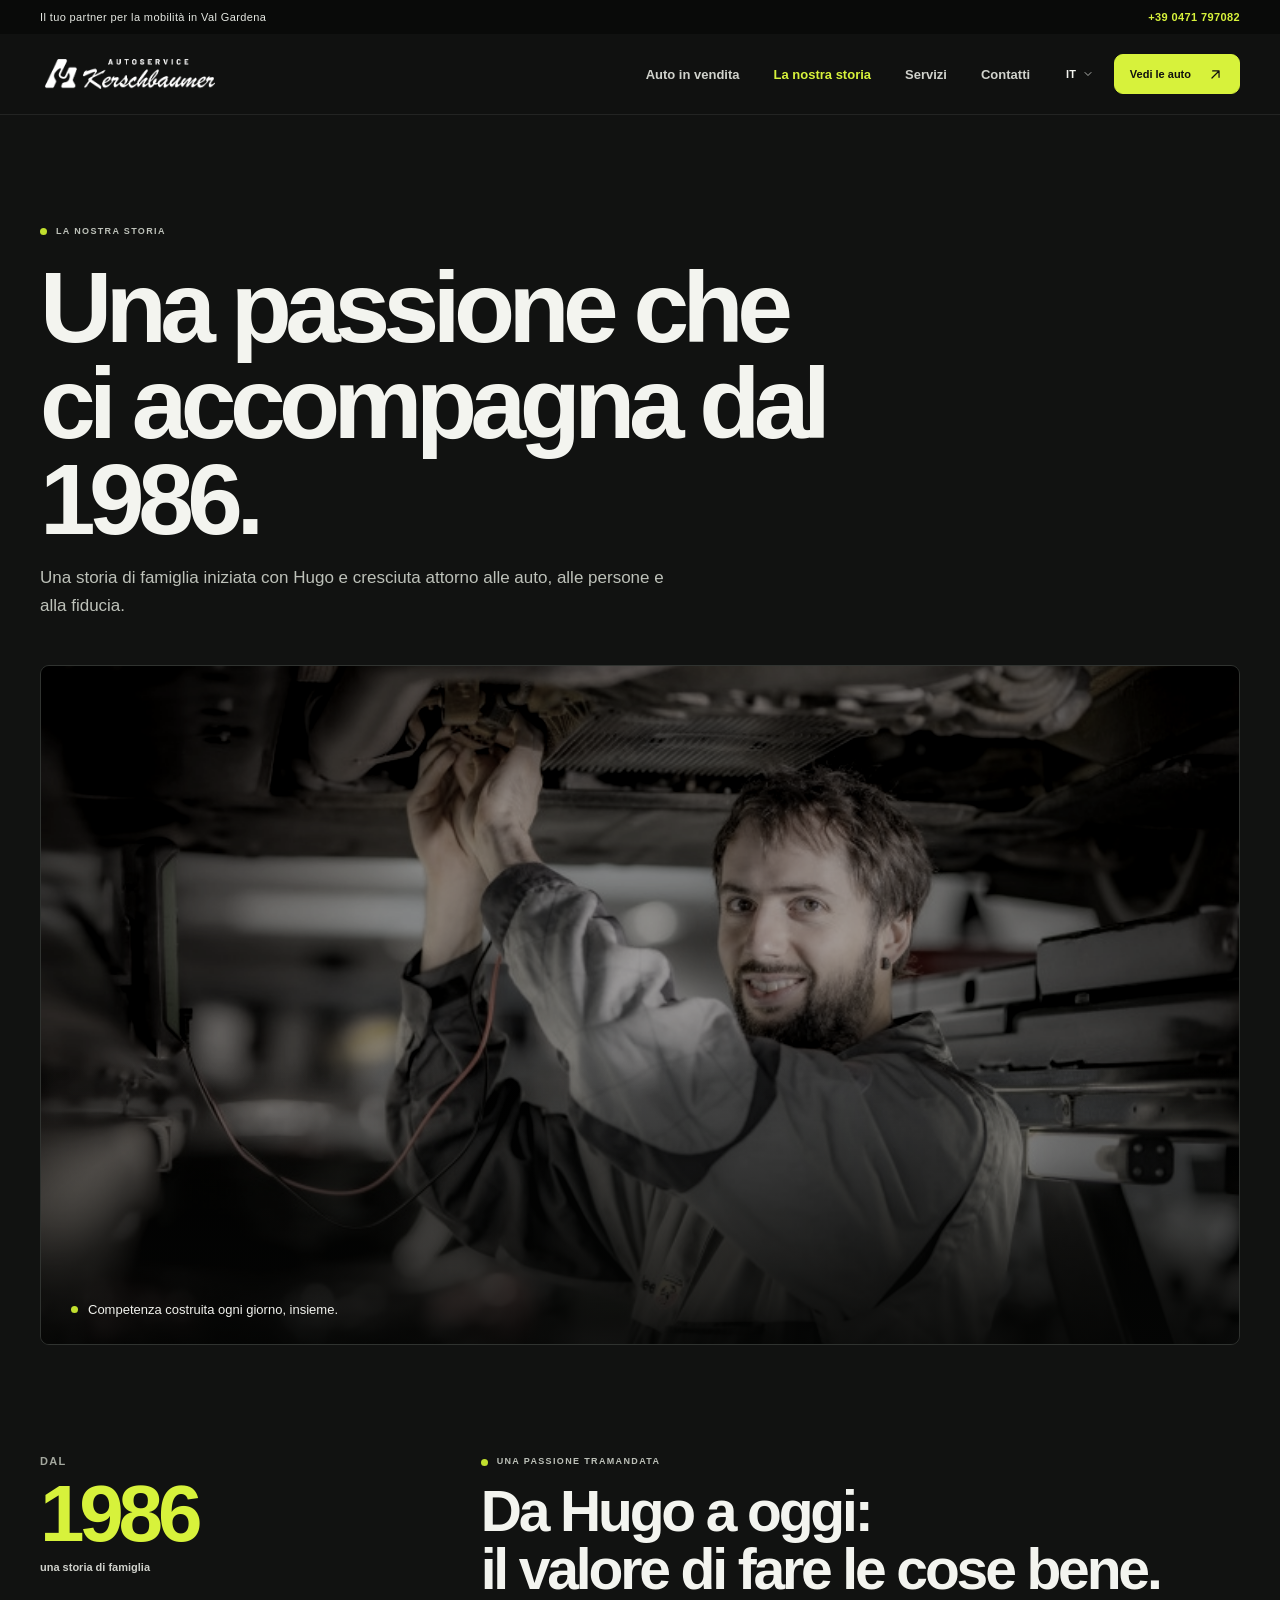
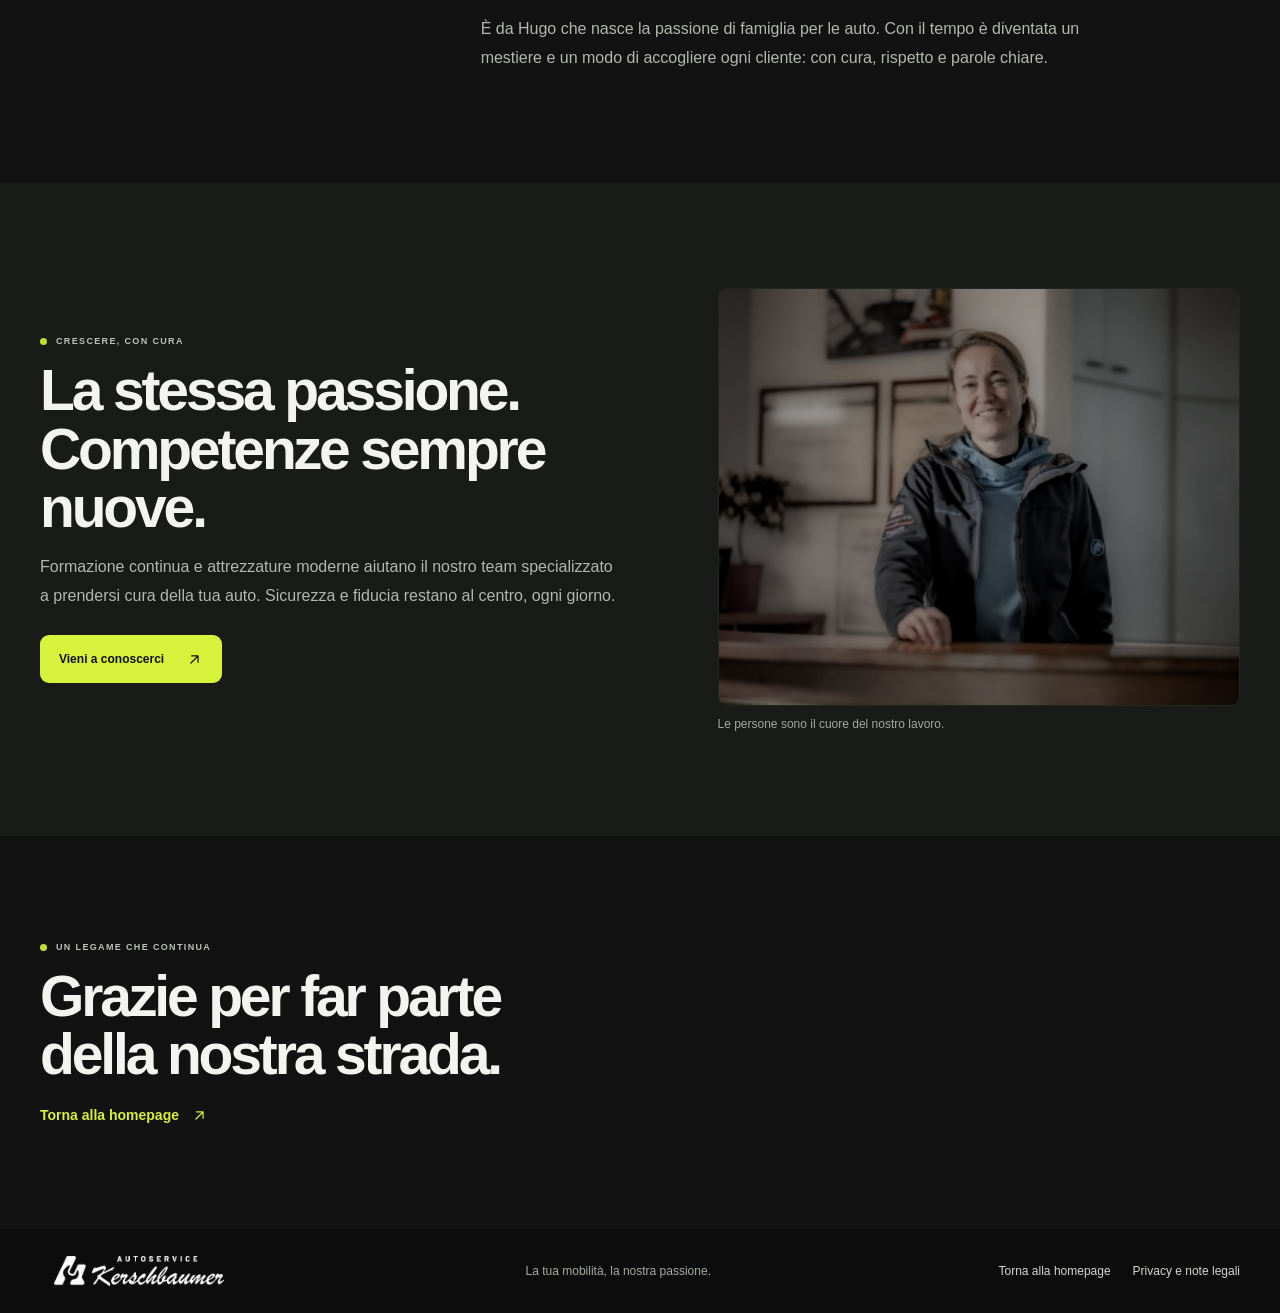
==== history.html @ 0c0854ee "Autoservice_Versione 2" ====
<!doctype html>
<html lang="it">
  <head>
    <meta charset="UTF-8" />
    <meta name="viewport" content="width=device-width, initial-scale=1" />
    <meta
      name="description"
      content="Dal 1986, la passione per le auto di Hugo continua nella storia di famiglia di Autoservice Kerschbaumer."
    />
    <meta name="theme-color" content="#111211" />
    <title>La nostra storia — Autoservice Kerschbaumer</title>
    <link rel="stylesheet" href="styles.css" />
    <script src="script.js" defer></script>
  </head>
  <body data-page="history">
    <svg class="icon-definitions" xmlns="http://www.w3.org/2000/svg" aria-hidden="true">
      <symbol id="icon-menu" viewBox="0 0 24 24"><path d="M4 7h16M4 12h16M4 17h16" /></symbol>
      <symbol id="icon-chevron-down" viewBox="0 0 24 24"><path d="m6 9 6 6 6-6" /></symbol>
      <symbol id="icon-arrow-up-right" viewBox="0 0 24 24"><path d="M7 17 17 7M8 7h9v9" /></symbol>
    </svg>
    <div class="topbar">
      <div class="shell topbar-inner">
        <span data-i18n="topbar">Il tuo partner per la mobilità in Val Gardena</span>
        <a href="tel:+390471797082">+39 0471 797082</a>
      </div>
    </div>

    <header class="site-header">
      <div class="shell header-inner">
        <a class="brand" href="index.html" aria-label="Autoservice Kerschbaumer — home" data-i18n-aria="homeAria">
          <span class="brand-logo-window"><img class="brand-logo" src="assets/ask-logo.png" alt="" /></span>
        </a>
        <button class="menu-toggle" type="button" aria-expanded="false" aria-controls="main-nav" aria-label="Apri il menu" data-i18n-aria="menu">
          <svg class="icon menu-icon" aria-hidden="true"><use href="#icon-menu" /></svg>
          <span class="sr-only" data-i18n="menu">Apri il menu</span>
        </button>
        <nav class="main-nav" id="main-nav" aria-label="Navigazione principale" data-i18n-aria="navAria">
          <a href="index.html#auto" data-i18n="navCars">Auto in vendita</a>
          <a href="history.html" aria-current="page" data-i18n="navStory">La nostra storia</a>
          <a href="index.html#servizi" data-i18n="navServices">Servizi</a>
          <a href="index.html#contatti" data-i18n="navContact">Contatti</a>
        </nav>
        <div class="header-actions">
          <div class="language-switcher">
            <button class="language-button" type="button" aria-label="Seleziona la lingua" data-i18n-aria="languageAria" aria-expanded="false" aria-controls="language-menu">
              <span class="current-language">IT</span>
              <svg class="icon chevron-icon" aria-hidden="true"><use href="#icon-chevron-down" /></svg>
            </button>
            <div class="language-menu" id="language-menu" hidden>
              <button type="button" data-language="it">Italiano <span>IT</span></button>
              <button type="button" data-language="en">English <span>EN</span></button>
              <button type="button" data-language="de">Deutsch <span>DE</span></button>
            </div>
          </div>
          <a class="button button-dark header-cta" href="https://listaveicoli.autoservicekerschbaumer.it/lista-veicoli/" target="_blank" rel="noopener noreferrer">
            <span data-i18n="navCta">Vedi le auto</span><svg class="icon button-arrow" aria-hidden="true"><use href="#icon-arrow-up-right" /></svg>
          </a>
        </div>
      </div>
    </header>

    <main class="history-page">
      <header class="history-heading shell">
        <p class="eyebrow"><span class="eyebrow-dot"></span><span data-i18n="historyEyebrow">LA NOSTRA STORIA</span></p>
        <h1 data-i18n="historyTitle">Una passione che<br />ci accompagna dal 1986.</h1>
        <p data-i18n="historyIntro">Una storia di famiglia iniziata con Hugo e cresciuta attorno alle auto, alle persone e alla fiducia.</p>
      </header>

      <figure class="history-cover shell">
        <img src="assets/story-family.jpg" alt="Un tecnico dell'officina al lavoro" data-i18n-alt="storyImageAlt" fetchpriority="high" />
        <figcaption><span class="eyebrow-dot"></span><span data-i18n="historyPhotoCaption">Competenza costruita ogni giorno, insieme.</span></figcaption>
      </figure>

      <section class="history-story shell" aria-labelledby="family-story-title">
        <div class="history-year"><span data-i18n="storySince">DAL</span><strong>1986</strong><span data-i18n="storyOrigin">una storia di famiglia</span></div>
        <div class="history-copy">
          <p class="eyebrow"><span class="eyebrow-dot"></span><span data-i18n="historyChapterOne">UNA PASSIONE TRAMANDATA</span></p>
          <h2 id="family-story-title" data-i18n="historyChapterTitle">Da Hugo a oggi:<br />il valore di fare le cose bene.</h2>
          <p data-i18n="historyChapterText">È da Hugo che nasce la passione di famiglia per le auto. Con il tempo è diventata un mestiere e un modo di accogliere ogni cliente: con cura, rispetto e parole chiare.</p>
        </div>
      </section>

      <section class="history-values" aria-labelledby="history-values-title">
        <div class="shell history-values-inner">
          <div class="history-values-copy">
            <p class="eyebrow"><span class="eyebrow-dot"></span><span data-i18n="historyChapterTwo">CRESCERE, CON CURA</span></p>
            <h2 id="history-values-title" data-i18n="historyValuesTitle">La stessa passione.<br />Competenze sempre nuove.</h2>
            <p data-i18n="historyValuesText">Formazione continua e attrezzature moderne aiutano il nostro team specializzato a prendersi cura della tua auto. Sicurezza e fiducia restano al centro, ogni giorno.</p>
            <a class="button button-lime" href="index.html#contatti"><span data-i18n="historyContactCta">Vieni a conoscerci</span><svg class="icon button-arrow" aria-hidden="true"><use href="#icon-arrow-up-right" /></svg></a>
          </div>
          <figure class="history-team-photo">
            <img src="assets/story-workshop.jpg" alt="Una collaboratrice dell'azienda" data-i18n-alt="historyTeamImageAlt" loading="lazy" />
            <figcaption data-i18n="historyTeamCaption">Le persone sono il cuore del nostro lavoro.</figcaption>
          </figure>
        </div>
      </section>

      <section class="history-end shell">
        <p class="eyebrow"><span class="eyebrow-dot"></span><span data-i18n="historyEndEyebrow">UN LEGAME CHE CONTINUA</span></p>
        <h2 data-i18n="historyEndTitle">Grazie per far parte<br />della nostra strada.</h2>
        <a class="text-link" href="index.html"><span data-i18n="historyBackHome">Torna alla homepage</span><svg class="icon text-arrow" aria-hidden="true"><use href="#icon-arrow-up-right" /></svg></a>
      </section>
    </main>

    <footer class="site-footer">
      <div class="shell footer-inner">
        <a class="brand footer-brand" href="index.html" aria-label="Autoservice Kerschbaumer — home" data-i18n-aria="homeAria">
          <span class="brand-logo-window"><img class="brand-logo" src="assets/ask-logo.png" alt="" /></span>
        </a>
        <span data-i18n="footerNote">La tua mobilità, la nostra passione.</span>
        <div class="footer-links">
          <a href="index.html" data-i18n="historyBackHome">Torna alla homepage</a>
          <a href="legal.html" data-i18n="legalNav">Privacy e note legali</a>
        </div>
      </div>
    </footer>
  </body>
</html>
---- styles.css ----
:root {
  color-scheme: dark;
  --ink: #f3f4ef;
  --muted: #a2a69e;
  --lime: #d7f23b;
  --lime-dark: #c1df2e;
  --paper: #111211;
  --white: #fff;
  --line: #303330;
  --font: Aptos, "Segoe UI", Arial, sans-serif;
  --surface: #1b1d1b;
  --surface-hover: #242724;
}

* {
  box-sizing: border-box;
}

html {
  scroll-behavior: smooth;
  scroll-padding-top: 92px;
}

body {
  margin: 0;
  background: var(--paper);
  color: var(--ink);
  font-family: var(--font);
  -webkit-font-smoothing: antialiased;
}

button,
a {
  font: inherit;
}

a {
  color: inherit;
  text-decoration: none;
}

img {
  display: block;
  max-width: 100%;
}

.shell {
  width: min(1200px, calc(100% - 64px));
  margin-inline: auto;
}

.topbar {
  min-height: 34px;
  background: var(--ink);
  color: #e5e8e2;
  font-size: 11px;
  letter-spacing: .035em;
}

.topbar-inner {
  min-height: 34px;
  display: flex;
  align-items: center;
  justify-content: space-between;
}

.topbar a {
  color: var(--lime);
  font-weight: 650;
}

.site-header {
  position: sticky;
  z-index: 20;
  top: 0;
  background: rgb(247 248 245 / 94%);
  border-bottom: 1px solid rgb(21 23 21 / 7%);
  backdrop-filter: blur(16px);
}

.header-inner {
  min-height: 80px;
  display: flex;
  align-items: center;
  justify-content: space-between;
  gap: 36px;
}

.brand {
  display: inline-flex;
  align-items: center;
  flex: 0 0 auto;
}

.brand-logo-window {
  position: relative;
  width: 180px;
  height: 43px;
  overflow: hidden;
}

.brand-logo {
  position: absolute;
  top: -24px;
  left: 0;
  width: 180px;
  height: 90px;
  max-width: none;
  mix-blend-mode: multiply;
}

.main-nav,
.header-actions {
  display: flex;
  align-items: center;
}

.main-nav {
  gap: 34px;
  margin-left: auto;
}

.main-nav a {
  color: #51564f;
  font-size: 13px;
  font-weight: 600;
  transition: color .2s ease;
}

.main-nav a:hover,
.main-nav a:focus-visible {
  color: var(--ink);
}

.header-actions {
  gap: 20px;
}

.language-switcher {
  position: relative;
}

.language-button {
  display: inline-flex;
  align-items: center;
  gap: 6px;
  padding: 8px 0;
  border: 0;
  background: transparent;
  color: var(--ink);
  cursor: pointer;
  font-size: 11px;
  font-weight: 750;
}

.language-button svg {
  width: 12px;
  fill: none;
  stroke: currentColor;
  stroke-linecap: round;
  stroke-linejoin: round;
  stroke-width: 1.4;
}

.language-menu {
  position: absolute;
  top: calc(100% + 10px);
  right: -12px;
  z-index: 30;
  width: 150px;
  padding: 6px;
  border: 1px solid var(--line);
  border-radius: 10px;
  background: var(--white);
  box-shadow: 0 14px 38px rgb(21 23 21 / 12%);
}

.language-menu button {
  display: flex;
  width: 100%;
  align-items: center;
  justify-content: space-between;
  padding: 10px;
  border: 0;
  border-radius: 6px;
  background: transparent;
  color: var(--ink);
  cursor: pointer;
  font-size: 12px;
  text-align: left;
}

.language-menu button:hover,
.language-menu button[aria-current="true"] {
  background: #f0f2ec;
}

.language-menu button span {
  color: var(--muted);
  font-size: 10px;
  font-weight: 700;
}

.button {
  min-height: 48px;
  display: inline-flex;
  align-items: center;
  justify-content: center;
  gap: 22px;
  padding: 0 18px;
  border: 1px solid transparent;
  border-radius: 4px;
  font-size: 12px;
  font-weight: 750;
  transition: background .2s ease, transform .2s ease;
}

.button:hover {
  transform: translateY(-2px);
}

.button-dark {
  background: var(--ink);
  color: var(--white);
}

.button-dark:hover {
  background: #30362e;
}

.button-lime {
  background: var(--lime);
  color: var(--ink);
}

.button-lime:hover {
  background: var(--lime-dark);
}

.button-arrow {
  font-size: 17px;
  font-weight: 400;
  line-height: 1;
}

.header-cta {
  min-height: 40px;
  gap: 16px;
  padding-inline: 15px;
  font-size: 11px;
}

.menu-toggle {
  display: none;
}

.hero {
  display: grid;
  min-height: 570px;
  grid-template-columns: .92fr 1.08fr;
  align-items: center;
  gap: 48px;
  padding-block: 46px 62px;
}

.hero-copy {
  padding-block: 24px;
}

.eyebrow {
  display: flex;
  align-items: center;
  gap: 9px;
  margin: 0;
  color: #636a60;
  font-size: 9px;
  font-weight: 750;
  letter-spacing: .15em;
  line-height: 1.5;
}

.eyebrow-dot {
  width: 7px;
  height: 7px;
  flex: 0 0 7px;
  border-radius: 50%;
  background: var(--lime-dark);
}

h1,
h2,
h3,
p {
  margin-top: 0;
}

.hero h1 {
  max-width: 540px;
  margin: 22px 0 19px;
  font-size: clamp(45px, 4.2vw, 62px);
  font-weight: 700;
  letter-spacing: -.06em;
  line-height: .98;
  white-space: pre-line;
}

.hero-description {
  max-width: 440px;
  margin-bottom: 26px;
  color: var(--muted);
  font-size: 15px;
  line-height: 1.7;
}

.hero-actions {
  display: flex;
  align-items: center;
  flex-wrap: wrap;
  gap: 19px 23px;
}

.text-link {
  display: inline-flex;
  align-items: center;
  gap: 12px;
  color: var(--ink);
  font-size: 12px;
  font-weight: 700;
}

.text-link > span:last-child {
  font-size: 16px;
  font-weight: 400;
  transition: transform .2s ease;
}

.text-link:hover > span:last-child {
  transform: translateX(4px);
}

.hero-note {
  display: flex;
  align-items: center;
  gap: 10px;
  margin-top: 48px;
  color: #666d63;
  font-size: 11px;
  font-weight: 550;
}

.note-icon {
  display: grid;
  width: 24px;
  height: 24px;
  place-items: center;
  border-radius: 50%;
  background: #eaf1df;
  color: #657e30;
  font-size: 12px;
}

.hero-visual {
  position: relative;
  height: 454px;
  min-width: 0;
}

.hero-visual::before {
  position: absolute;
  top: -15px;
  right: -15px;
  width: 126px;
  height: 126px;
  border-top: 1px solid var(--lime-dark);
  border-right: 1px solid var(--lime-dark);
  content: "";
}

.hero-image {
  width: 100%;
  height: 100%;
  object-fit: cover;
  object-position: center;
  border-radius: 3px;
}

.photo-label {
  position: absolute;
  right: 18px;
  bottom: 18px;
  display: flex;
  min-width: 230px;
  align-items: center;
  gap: 13px;
  padding: 14px 16px;
  background: var(--white);
  box-shadow: 0 10px 30px rgb(21 23 21 / 12%);
}

.photo-label-icon {
  display: grid;
  width: 34px;
  height: 34px;
  place-items: center;
  border-radius: 50%;
  background: var(--lime);
  font-size: 16px;
}

.photo-label strong,
.photo-label small {
  display: block;
}

.photo-label strong {
  margin-bottom: 3px;
  font-size: 12px;
}

.photo-label small {
  color: var(--muted);
  font-size: 10px;
}

.hero-index {
  position: absolute;
  top: 50%;
  left: -32px;
  display: flex;
  align-items: center;
  gap: 8px;
  color: #fff;
  font-size: 9px;
  font-weight: 700;
  transform: translateY(-50%) rotate(-90deg);
  transform-origin: center;
}

.index-line {
  width: 32px;
  height: 1px;
  background: var(--lime);
}

.section-pad {
  padding-block: 104px;
}

.inventory {
  background: var(--white);
}

.section-heading {
  display: flex;
  align-items: flex-end;
  justify-content: space-between;
  gap: 48px;
  margin-bottom: 39px;
}

.section-heading h2,
.contact-copy h2 {
  margin: 14px 0 0;
  font-size: clamp(34px, 4vw, 52px);
  font-weight: 680;
  letter-spacing: -.055em;
  line-height: 1.03;
  white-space: pre-line;
}

.section-intro {
  max-width: 385px;
  margin-bottom: 4px;
  color: var(--muted);
  font-size: 14px;
  line-height: 1.75;
}

.inventory-card {
  display: grid;
  min-height: 380px;
  grid-template-columns: 1.08fr .92fr;
  background: var(--paper);
}

.inventory-image-wrap {
  position: relative;
  min-height: 380px;
  overflow: hidden;
}

.inventory-image-wrap img {
  width: 100%;
  height: 100%;
  position: absolute;
  object-fit: cover;
  inset: 0;
  transition: transform .5s ease;
}

.inventory-card:hover .inventory-image-wrap img {
  transform: scale(1.025);
}

.image-tag {
  position: absolute;
  bottom: 18px;
  left: 18px;
  display: flex;
  align-items: center;
  gap: 8px;
  padding: 10px 12px;
  background: rgb(255 255 255 / 94%);
  font-size: 10px;
  font-weight: 700;
}

.image-tag span:first-child {
  width: 7px;
  height: 7px;
  border-radius: 50%;
  background: var(--lime-dark);
}

.inventory-content {
  display: flex;
  align-items: flex-start;
  flex-direction: column;
  justify-content: center;
  padding: 44px clamp(32px, 6vw, 82px);
}

.card-number {
  margin-bottom: 23px;
  color: #858a82;
  font-size: 9px;
  font-weight: 700;
  letter-spacing: .16em;
}

.inventory-content h3 {
  margin: 0 0 15px;
  font-size: clamp(30px, 3.2vw, 43px);
  font-weight: 680;
  letter-spacing: -.05em;
  line-height: 1.04;
  white-space: pre-line;
}

.inventory-content p {
  max-width: 370px;
  margin-bottom: 24px;
  color: var(--muted);
  font-size: 13px;
  line-height: 1.7;
}

.inventory-content .button {
  margin-bottom: 17px;
}

.inventory-email {
  color: #62685f;
  font-size: 10px;
  font-weight: 650;
}

.inventory-email span {
  margin-left: 6px;
}

.benefits {
  display: grid;
  grid-template-columns: repeat(3, 1fr);
  padding-top: 27px;
}

.benefit {
  display: flex;
  align-items: flex-start;
  gap: 13px;
  padding-inline: 23px;
  border-right: 1px solid var(--line);
}

.benefit:first-child {
  padding-left: 0;
}

.benefit:last-child {
  border-right: 0;
}

.benefit-icon {
  display: grid;
  width: 30px;
  height: 30px;
  flex: 0 0 30px;
  place-items: center;
  border: 1px solid #daddd6;
  border-radius: 50%;
  color: #53594f;
  font-size: 9px;
  font-weight: 700;
}

.benefit strong,
.benefit small {
  display: block;
}

.benefit strong {
  margin: 2px 0 4px;
  font-size: 12px;
}

.benefit small {
  color: var(--muted);
  font-size: 10px;
  line-height: 1.5;
}

.services {
  background: #f0f2ed;
}

.services-grid {
  display: grid;
  grid-template-columns: 1fr 1fr;
  gap: 20px;
}

.service-feature {
  position: relative;
  min-height: 440px;
  overflow: hidden;
  background: #20231f;
  color: var(--white);
}

.service-feature::after {
  position: absolute;
  z-index: 1;
  background: linear-gradient(180deg, rgb(0 0 0 / 4%) 0%, rgb(0 0 0 / 82%) 100%);
  content: "";
  inset: 0;
}

.service-feature > img {
  width: 100%;
  height: 100%;
  position: absolute;
  object-fit: cover;
  inset: 0;
}

.service-feature-content {
  position: absolute;
  z-index: 2;
  right: 31px;
  bottom: 30px;
  left: 31px;
}

.service-feature-content .eyebrow {
  color: #d3d8d0;
}

.service-feature-content h3 {
  max-width: 380px;
  margin: 13px 0 10px;
  font-size: clamp(26px, 3vw, 38px);
  font-weight: 650;
  letter-spacing: -.045em;
  line-height: 1.02;
}

.service-feature-content > p:not(.eyebrow) {
  max-width: 410px;
  margin-bottom: 15px;
  color: #d2d5cf;
  font-size: 12px;
  line-height: 1.6;
}

.service-feature-content .text-link {
  color: var(--lime);
  font-size: 11px;
}

.service-list {
  display: grid;
  align-content: stretch;
  background: var(--white);
}

.service-row {
  display: grid;
  min-height: 87px;
  grid-template-columns: 38px 1fr 18px;
  align-items: center;
  gap: 14px;
  padding: 14px 21px;
  border-bottom: 1px solid var(--line);
  transition: background .2s ease;
}

.service-row:last-child {
  border-bottom: 0;
}

.service-row:hover {
  background: #f8f9f6;
}

.service-icon {
  display: grid;
  width: 34px;
  height: 34px;
  place-items: center;
  border-radius: 50%;
  background: #eff2e9;
  color: #53652c;
  font-size: 15px;
}

.service-row strong,
.service-row small {
  display: block;
}

.service-row strong {
  margin-bottom: 5px;
  font-size: 12px;
}

.service-row small {
  color: var(--muted);
  font-size: 10px;
}

.row-arrow {
  color: #888e84;
  font-size: 14px;
  transition: transform .2s ease;
}

.service-row:hover .row-arrow {
  transform: translate(2px, -2px);
}

.contact {
  background: var(--ink);
  color: var(--white);
}

.contact-panel {
  display: grid;
  grid-template-columns: 1fr .78fr;
  gap: 70px;
}

.contact-copy .eyebrow {
  color: #b8c0b3;
}

.contact-copy h2 {
  margin-block: 16px;
  font-size: clamp(38px, 4.5vw, 58px);
}

.contact-copy > p:not(.eyebrow) {
  max-width: 410px;
  margin-bottom: 23px;
  color: #b6bcb3;
  font-size: 13px;
  line-height: 1.7;
}

.contact-copy .button {
  gap: 11px;
}

.contact-copy .button svg,
.floating-whatsapp svg {
  width: 18px;
  height: 18px;
  fill: currentColor;
}

.contact-details {
  display: grid;
  align-content: center;
}

.contact-detail {
  display: flex;
  flex-direction: column;
  align-items: flex-start;
  gap: 7px;
  padding-block: 19px;
  border-bottom: 1px solid #393d38;
}

.contact-detail:last-child {
  border-bottom: 0;
}

.detail-label {
  margin-bottom: 3px;
  color: #92988f;
  font-size: 9px;
  font-weight: 750;
  letter-spacing: .14em;
}

.contact-detail a {
  position: relative;
  font-size: 12px;
  line-height: 1.6;
}

.contact-detail a:hover {
  color: var(--lime);
}

.detail-arrow {
  margin-left: 10px;
  color: var(--lime);
}

.site-footer {
  background: #101210;
  color: #a5aaa2;
  font-size: 10px;
}

.footer-inner {
  min-height: 84px;
  display: flex;
  align-items: center;
  justify-content: space-between;
  gap: 24px;
}

.footer-brand {
  padding: 4px 9px;
  border-radius: 3px;
  background: var(--white);
}

.site-footer a:last-child {
  color: #d2d6cf;
}

.site-footer a:last-child span {
  margin-left: 4px;
  color: var(--lime);
}

.footer-links {
  display: flex;
  align-items: center;
  gap: 22px;
}

.footer-links a {
  color: #d2d6cf;
}

.footer-links a:hover {
  color: var(--lime);
}

.floating-whatsapp {
  position: fixed;
  z-index: 15;
  right: 24px;
  bottom: 23px;
  display: grid;
  width: 52px;
  height: 52px;
  place-items: center;
  border: 1px solid rgb(255 255 255 / 18%);
  border-radius: 50%;
  background: #25d366;
  color: #fff;
  box-shadow: 0 8px 24px rgb(0 0 0 / 42%);
  transition: transform .2s ease, background .2s ease, box-shadow .2s ease;
}

.floating-whatsapp:hover {
  background: #1ebe5d;
  box-shadow: 0 11px 30px rgb(0 0 0 / 52%);
  transform: translateY(-3px);
}

.sr-only {
  position: absolute;
  width: 1px;
  height: 1px;
  overflow: hidden;
  clip: rect(0, 0, 0, 0);
  white-space: nowrap;
  clip-path: inset(50%);
}

:focus-visible {
  outline: 2px solid var(--lime);
  outline-offset: 4px;
}

@media (min-width: 1500px) {
  .hero {
    min-height: 620px;
  }

  .hero-visual {
    height: 490px;
  }
}

@media (max-width: 920px) {
  .shell {
    width: min(100% - 48px, 720px);
  }

  .header-inner {
    gap: 20px;
  }

  .main-nav {
    gap: 19px;
  }

  .header-actions {
    gap: 13px;
  }

  .hero {
    min-height: 500px;
    grid-template-columns: .9fr 1.1fr;
    gap: 27px;
    padding-block: 45px;
  }

  .hero-visual {
    height: 390px;
  }

  .hero h1 {
    font-size: clamp(43px, 6vw, 59px);
  }

  .hero-note {
    margin-top: 31px;
  }

  .section-pad {
    padding-block: 78px;
  }

  .inventory-content {
    padding-inline: 35px;
  }

  .contact-panel {
    gap: 38px;
  }
}

@media (max-width: 680px) {
  html {
    scroll-padding-top: 75px;
  }

  .shell {
    width: calc(100% - 40px);
  }

  .topbar {
    font-size: 9px;
  }

  .topbar-inner {
    min-height: 31px;
  }

  .header-inner {
    min-height: 68px;
    gap: 12px;
  }

  .brand-logo-window {
    width: 155px;
    height: 38px;
  }

  .brand-logo {
    top: -21px;
    width: 155px;
    height: 77.5px;
  }

  .menu-toggle {
    width: 34px;
    height: 34px;
    display: grid;
    align-content: center;
    justify-items: center;
    gap: 5px;
    margin-left: auto;
    padding: 0;
    border: 0;
    background: transparent;
  }

  .menu-toggle > span:not(.sr-only) {
    width: 19px;
    height: 1px;
    background: var(--ink);
  }

  .main-nav {
    position: absolute;
    top: 100%;
    right: 0;
    left: 0;
    display: none;
    align-items: stretch;
    flex-direction: column;
    gap: 0;
    padding: 8px 20px 16px;
    border-bottom: 1px solid var(--line);
    background: var(--paper);
  }

  .main-nav.is-open {
    display: flex;
  }

  .main-nav a {
    padding: 13px 0;
    border-bottom: 1px solid var(--line);
    font-size: 13px;
  }

  .main-nav a:last-child {
    border-bottom: 0;
  }

  .header-actions {
    gap: 12px;
  }

  .header-cta {
    min-height: 36px;
    gap: 7px;
    padding-inline: 10px;
    font-size: 10px;
  }

  .header-cta .button-arrow {
    font-size: 14px;
  }

  .language-menu {
    right: -8px;
  }

  .hero {
    display: flex;
    min-height: 0;
    flex-direction: column;
    align-items: stretch;
    gap: 28px;
    padding-block: 47px 55px;
  }

  .hero-copy {
    padding-block: 0;
  }

  .hero h1 {
    margin-top: 18px;
    font-size: clamp(46px, 12vw, 65px);
  }

  .hero-description {
    max-width: 480px;
    margin-bottom: 21px;
    font-size: 14px;
  }

  .hero-actions {
    align-items: flex-start;
    flex-direction: column;
    gap: 17px;
  }

  .hero-note {
    margin-top: 24px;
    font-size: 10px;
  }

  .hero-visual {
    height: clamp(260px, 67vw, 390px);
    margin-right: 9px;
  }

  .hero-visual::before {
    top: -9px;
    right: -9px;
    width: 75px;
    height: 75px;
  }

  .hero-index {
    left: -27px;
  }

  .photo-label {
    right: 10px;
    bottom: 10px;
    min-width: 0;
    gap: 9px;
    padding: 9px 11px;
  }

  .photo-label-icon {
    width: 29px;
    height: 29px;
  }

  .photo-label strong {
    font-size: 10px;
  }

  .photo-label small {
    font-size: 9px;
  }

  .section-pad {
    padding-block: 66px;
  }

  .section-heading {
    display: block;
    margin-bottom: 25px;
  }

  .section-heading h2,
  .contact-copy h2 {
    font-size: clamp(35px, 9vw, 48px);
  }

  .section-intro {
    max-width: 500px;
    margin-top: 16px;
    font-size: 13px;
  }

  .inventory-card {
    grid-template-columns: 1fr;
  }

  .inventory-image-wrap {
    min-height: 0;
    aspect-ratio: 1.28;
  }

  .inventory-content {
    padding: 29px 23px 31px;
  }

  .card-number {
    margin-bottom: 15px;
  }

  .inventory-content h3 {
    font-size: 36px;
  }

  .inventory-content p {
    margin-bottom: 18px;
  }

  .benefits {
    grid-template-columns: 1fr;
    padding-top: 18px;
  }

  .benefit,
  .benefit:first-child {
    padding: 14px 0;
    border-right: 0;
    border-bottom: 1px solid var(--line);
  }

  .benefit:last-child {
    border-bottom: 0;
  }

  .services-grid {
    grid-template-columns: 1fr;
    gap: 15px;
  }

  .service-feature {
    min-height: 355px;
  }

  .service-feature-content {
    right: 21px;
    bottom: 22px;
    left: 21px;
  }

  .service-row {
    min-height: 79px;
    grid-template-columns: 34px 1fr 16px;
    gap: 11px;
    padding-inline: 13px;
  }

  .service-row small {
    line-height: 1.4;
  }

  .contact-panel {
    grid-template-columns: 1fr;
    gap: 28px;
  }

  .contact-copy h2 {
    font-size: clamp(37px, 10vw, 52px);
  }

  .contact-details {
    border-top: 1px solid #393d38;
  }

  .contact-detail {
    padding-block: 15px;
  }

  .footer-inner {
    min-height: 120px;
    align-items: flex-start;
    justify-content: center;
    flex-direction: column;
    gap: 10px;
    padding-block: 17px;
  }

  .footer-links {
    align-items: flex-start;
    flex-direction: column;
    gap: 6px;
  }

  .floating-whatsapp {
    right: 15px;
    bottom: 15px;
    width: 48px;
    height: 48px;
  }
}

.legal-page {
  padding-block: clamp(58px, 9vw, 110px) 104px;
}

.legal-heading {
  max-width: 740px;
  margin-bottom: 68px;
}

.legal-heading h1 {
  margin: 19px 0 16px;
  font-size: clamp(48px, 7vw, 78px);
  font-weight: 650;
  letter-spacing: -.065em;
  line-height: .97;
}

.legal-heading > p:last-child {
  max-width: 520px;
  margin: 0;
  color: var(--muted);
  font-size: 15px;
  line-height: 1.7;
}

.legal-grid {
  display: grid;
  grid-template-columns: 205px minmax(0, 1fr);
  align-items: start;
  gap: clamp(40px, 8vw, 100px);
}

.legal-index {
  position: sticky;
  top: 110px;
  display: grid;
  gap: 5px;
  padding: 14px;
  border: 1px solid #292c29;
  border-radius: var(--radius);
  background: #171917;
}

.legal-index a {
  padding: 11px 10px;
  border-radius: 5px;
  color: #b7bbb3;
  font-size: 11px;
  transition: background .2s ease, color .2s ease;
}

.legal-index a:hover {
  background: #272a26;
  color: var(--lime);
}

.legal-content {
  min-width: 0;
}

.legal-section {
  padding-block: 30px 35px;
  border-bottom: 1px solid #303330;
  scroll-margin-top: 105px;
}

.legal-section:first-child {
  padding-top: 0;
}

.legal-section h2 {
  margin: 15px 0 12px;
  font-size: clamp(25px, 3vw, 34px);
  font-weight: 630;
  letter-spacing: -.045em;
}

.legal-section > p:not(.eyebrow) {
  max-width: 760px;
  margin-bottom: 15px;
  color: #b3b7af;
  font-size: 13px;
  line-height: 1.8;
}

.legal-details {
  margin: 22px 0 0;
  border-top: 1px solid #303330;
}

.legal-details > div {
  display: grid;
  grid-template-columns: minmax(170px, .55fr) 1fr;
  gap: 24px;
  padding: 13px 0;
  border-bottom: 1px solid #303330;
}

.legal-details dt,
.legal-details dd {
  margin: 0;
  font-size: 12px;
  line-height: 1.6;
}

.legal-details dt {
  color: #92978e;
}

.legal-details dd {
  color: #ebede7;
  overflow-wrap: anywhere;
}

.legal-details dd a:hover,
.legal-external-link:hover {
  color: var(--lime);
}

.legal-external-link {
  display: inline-flex;
  align-items: center;
  gap: 12px;
  margin-top: 2px;
  color: var(--lime);
  font-size: 12px;
  font-weight: 650;
}

.legal-external-link span:last-child {
  font-size: 16px;
}

.legal-disclaimer {
  margin: 28px 0 0;
  padding: 16px 18px;
  border-left: 2px solid var(--lime);
  border-radius: 0 var(--radius) var(--radius) 0;
  background: #1a1c19;
  color: #aeb3a8;
  font-size: 11px;
  line-height: 1.7;
}

@media (max-width: 680px) {
  .legal-page {
    padding-block: 48px 66px;
  }

  .legal-heading {
    margin-bottom: 38px;
  }

  .legal-heading h1 {
    font-size: 52px;
  }

  .legal-heading > p:last-child {
    font-size: 13px;
  }

  .legal-grid {
    grid-template-columns: 1fr;
    gap: 27px;
  }

  .legal-index {
    position: static;
    grid-template-columns: repeat(2, minmax(0, 1fr));
    gap: 3px;
    padding: 9px;
  }

  .legal-index a {
    padding: 10px 8px;
    font-size: 10px;
  }

  .legal-section {
    padding-block: 24px 27px;
  }

  .legal-section:first-child {
    padding-top: 0;
  }

  .legal-section > p:not(.eyebrow) {
    font-size: 12px;
  }

  .legal-details > div {
    grid-template-columns: 1fr;
    gap: 3px;
    padding: 11px 0;
  }

  .legal-details dd {
    font-size: 11px;
  }
}

@media (prefers-reduced-motion: reduce) {
  *,
  *::before,
  *::after {
    scroll-behavior: auto !important;
    transition-duration: .01ms !important;
  }
}

body {
  color-scheme: dark;
  background: #111211;
  color: #f3f4ef;
}

.topbar {
  background: #090a09;
}

.site-header {
  background: rgb(17 18 17 / 92%);
  border-bottom-color: rgb(255 255 255 / 8%);
}

.brand-logo {
  filter: invert(1);
  mix-blend-mode: screen;
}

.main-nav a {
  color: #d0d2cc;
}

.language-menu {
  border-color: #383b37;
  background: #202220;
  box-shadow: 0 14px 38px rgb(0 0 0 / 35%);
}

.language-menu button {
  color: #f3f4ef;
}

.language-menu button:hover,
.language-menu button[aria-current="true"] {
  background: #303330;
}

.button-dark {
  border-color: #383b38;
  background: #292c29;
  color: #f4f5f0;
}

.button-dark:hover {
  background: #383c37;
}

.header-cta {
  border-color: var(--lime);
  background: var(--lime);
  color: #151715;
}

.header-cta:hover {
  background: #e1fa58;
}

.eyebrow {
  color: #bdc1b9;
}

.hero-note {
  color: #b8bcb4;
}

.note-icon {
  background: #282d20;
  color: var(--lime);
}

.text-link {
  color: #f3f4ef;
}

.hero-image {
  filter: brightness(.58);
}

.photo-label {
  border: 1px solid #393c38;
  background: #202220;
  box-shadow: 0 10px 30px rgb(0 0 0 / 28%);
}

.photo-label small {
  color: #b6bab2;
}

.inventory {
  background: #171917;
}

.inventory-card {
  border: 1px solid #292c29;
  background: #1b1d1b;
}

.image-tag {
  background: rgb(31 34 31 / 94%);
}

.image-tag span:first-child {
  background: var(--lime);
}

.card-number {
  color: #969b92;
}

.inventory-email {
  color: #c2c6bd;
}

.benefit-icon {
  border-color: #444842;
  color: #d6d9d1;
}

.story {
  padding-block: 48px;
  border-block: 1px solid #282b28;
  background: #141614;
}

.story-inner {
  display: grid;
  grid-template-columns: minmax(150px, .78fr) minmax(115px, .48fr) minmax(0, 1.5fr) auto;
  align-items: center;
  gap: clamp(24px, 5vw, 70px);
}

.story-preview-image {
  width: 100%;
  height: 132px;
  object-fit: cover;
  object-position: center;
  border: 1px solid #383b36;
  border-radius: var(--radius);
  filter: grayscale(.6) brightness(.78) contrast(1.06);
}

.story-origin {
  display: grid;
  justify-items: start;
  gap: 4px;
  color: #a4a89f;
  font-size: 10px;
  font-weight: 700;
  letter-spacing: .14em;
  text-transform: uppercase;
}

.story-origin strong {
  color: var(--lime);
  font-size: clamp(42px, 5.5vw, 65px);
  font-weight: 650;
  letter-spacing: -.06em;
  line-height: 1;
}

.story-origin span:last-child {
  color: #d0d2cc;
  font-size: 9px;
  font-weight: 550;
  letter-spacing: .04em;
  text-transform: none;
}

.story-copy h2 {
  margin: 11px 0 10px;
  font-size: clamp(24px, 3vw, 34px);
  font-weight: 650;
  letter-spacing: -.045em;
  line-height: 1.06;
  white-space: pre-line;
}

.story-copy > p:last-child {
  max-width: 580px;
  margin: 0;
  color: #a2a69e;
  font-size: 12px;
  line-height: 1.7;
}

.story-link {
  display: inline-flex;
  align-items: center;
  justify-self: end;
  gap: 12px;
  color: var(--lime);
  font-size: 11px;
  font-weight: 700;
  white-space: nowrap;
}

.story-link span:last-child {
  font-size: 16px;
  font-weight: 400;
}

.services {
  background: #111211;
}

.service-list {
  border: 1px solid #292c29;
  background: #1b1d1b;
}

.service-row {
  border-bottom-color: #303330;
}

.service-row:hover {
  background: #242724;
}

.service-icon {
  background: #2c3026;
  color: var(--lime);
}

.row-arrow {
  color: #b7bcb3;
}

.contact {
  background: #191b19;
}

.site-footer {
  background: #0b0c0b;
}

.footer-brand {
  background: transparent;
}

.floating-whatsapp {
  border-color: rgb(255 255 255 / 12%);
  color: #fff;
}

.floating-whatsapp svg {
  width: 23px;
  height: 23px;
  fill: none;
  stroke: currentColor;
  stroke-width: 1.8;
}

:focus-visible {
  outline-color: var(--lime);
}

@media (max-width: 920px) {
  .story-inner {
    grid-template-columns: minmax(125px, .7fr) minmax(100px, .5fr) minmax(0, 1.5fr);
    gap: 18px 26px;
  }

  .story-link {
    grid-column: 3;
    justify-self: start;
  }
}

@media (max-width: 680px) {
  .main-nav {
    border-bottom-color: #303330;
    background: #171917;
  }

  .main-nav a {
    border-bottom-color: #303330;
  }

  .menu-toggle > span:not(.sr-only) {
    background: #f3f4ef;
  }

  .story {
    padding-block: 34px;
  }

  .story-inner {
    grid-template-columns: 1fr;
    gap: 12px;
  }

  .story-preview-image {
    height: clamp(150px, 48vw, 210px);
  }

  .story-origin {
    grid-template-columns: auto auto 1fr;
    align-items: baseline;
    gap: 8px;
  }
}

.icon-definitions {
    position: absolute;
    width: 0;
    height: 0;
    overflow: hidden;
  }

  .icon {
    display: block;
    width: 20px;
    height: 20px;
    flex: 0 0 auto;
    fill: none;
    stroke: currentColor;
    stroke-linecap: round;
    stroke-linejoin: round;
    stroke-width: 1.7;
  }

  .menu-icon {
    width: 25px;
    height: 25px;
  }

  .chevron-icon {
    width: 16px;
    height: 16px;
  }

  .button-arrow {
    width: 17px;
    height: 17px;
  }

  .text-arrow {
    width: 17px;
    height: 17px;
  }

  .text-link > .text-arrow {
    width: 17px;
    height: 17px;
    transition: transform .2s ease;
  }

  .text-link:hover > .text-arrow {
    transform: translateX(3px);
  }

  .note-icon .icon {
    width: 15px;
    height: 15px;
  }

  .benefit-icon {
    padding: 6px;
  }

  .service-icon {
    padding: 8px;
  }

  .row-arrow {
    width: 17px;
    height: 17px;
    transition: transform .2s ease;
  }

  .service-row:hover .row-arrow {
    transform: translate(2px, -2px);
  }

  .inventory-email {
    display: inline-flex;
    align-items: center;
    gap: 6px;
    font-size: 12px;
  }

  .inventory-email .text-arrow {
    width: 15px;
    height: 15px;
  }

  .legal-external-link .text-arrow {
    width: 17px;
    height: 17px;
  }

  .hero h1 {
    font-size: clamp(60px, 7.5vw, 100px);
  }

  .hero-description {
    font-size: 16px;
  }

  .inventory-content p,
  .legal-section > p:not(.eyebrow) {
    font-size: 14px;
  }

  .benefit strong {
    font-size: 13px;
  }

  .benefit small,
  .service-row small {
    font-size: 12px;
  }

  .service-row strong {
    font-size: 14px;
  }

  .service-feature-content > p:not(.eyebrow) {
    font-size: 14px;
  }

  .contact-detail a {
    font-size: 14px;
  }

  .site-footer,
  .footer-links {
    font-size: 12px;
  }

  .main-nav a[aria-current="page"] {
    color: var(--lime);
  }

  .history-page {
    overflow: hidden;
  }

  .history-heading {
    padding-block: clamp(60px, 9vw, 110px) 44px;
  }

  .history-heading h1 {
    max-width: 1000px;
    margin: 20px 0 17px;
    font-size: clamp(56px, 8vw, 100px);
    font-weight: 650;
    letter-spacing: -.065em;
    line-height: .96;
    white-space: pre-line;
  }

  .history-heading > p:last-child {
    max-width: 630px;
    margin: 0;
    color: #bdc1b9;
    font-size: 17px;
    line-height: 1.7;
  }

  .history-cover {
    position: relative;
    height: clamp(330px, 54vw, 680px);
    margin-top: 0;
    margin-bottom: 0;
    overflow: hidden;
    border: 1px solid #303330;
    border-radius: var(--radius);
    background: #1b1d1b;
  }

  .history-cover::after {
    position: absolute;
    background: linear-gradient(0deg, rgb(5 6 5 / 78%) 0%, transparent 42%);
    content: "";
    inset: 0;
    pointer-events: none;
  }

  .history-cover img {
    width: 100%;
    height: 100%;
    object-fit: cover;
    object-position: center 42%;
    filter: grayscale(.75) brightness(.76) contrast(1.1);
    transition: filter .5s ease, transform .7s ease;
  }

  .history-cover:hover img {
    filter: grayscale(.45) brightness(.82) contrast(1.08);
    transform: scale(1.02);
  }

  .history-cover figcaption {
    position: absolute;
    z-index: 1;
    right: 30px;
    bottom: 27px;
    left: 30px;
    display: flex;
    align-items: center;
    gap: 10px;
    color: #f1f2ed;
    font-size: 13px;
  }

  .history-story {
    display: grid;
    grid-template-columns: .6fr 1.4fr;
    gap: clamp(35px, 9vw, 135px);
    padding-block: clamp(65px, 9vw, 110px);
  }

  .history-year {
    display: flex;
    align-items: flex-start;
    flex-direction: column;
    gap: 7px;
    color: #a4a89f;
    font-size: 11px;
    font-weight: 700;
    letter-spacing: .12em;
    text-transform: uppercase;
  }

  .history-year strong {
    color: var(--lime);
    font-size: clamp(52px, 7vw, 80px);
    font-weight: 650;
    letter-spacing: -.065em;
    line-height: 1;
  }

  .history-year span:last-child {
    color: #d0d2cc;
    font-size: 11px;
    font-weight: 550;
    letter-spacing: 0;
    text-transform: none;
  }

  .history-copy h2,
  .history-values-copy h2,
  .history-end h2 {
    margin: 13px 0 17px;
    font-size: clamp(36px, 5vw, 57px);
    font-weight: 640;
    letter-spacing: -.055em;
    line-height: 1.02;
    white-space: pre-line;
  }

  .history-copy > p:last-child,
  .history-values-copy > p:not(.eyebrow) {
    max-width: 620px;
    margin: 0;
    color: #b3b7af;
    font-size: 16px;
    line-height: 1.8;
  }

  .history-values {
    background: #191b19;
  }

  .history-values-inner {
    display: grid;
    grid-template-columns: 1.05fr .95fr;
    align-items: center;
    gap: clamp(35px, 8vw, 100px);
    padding-block: clamp(60px, 9vw, 105px);
  }

  .history-values-copy .button {
    margin-top: 25px;
  }

  .history-team-photo {
    margin: 0;
  }

  .history-team-photo img {
    width: 100%;
    aspect-ratio: 1.25;
    object-fit: cover;
    object-position: center 35%;
    border: 1px solid #353834;
    border-radius: var(--radius);
    filter: grayscale(.65) brightness(.78) contrast(1.08);
    transition: filter .4s ease;
  }

  .history-team-photo:hover img {
    filter: grayscale(.35) brightness(.86) contrast(1.05);
  }

  .history-team-photo figcaption {
    margin-top: 11px;
    color: #a4a89f;
    font-size: 12px;
  }

  .history-end {
    padding-block: clamp(65px, 9vw, 105px);
  }

  .history-end h2 {
    margin-bottom: 23px;
  }

  .history-end .text-link {
    color: var(--lime);
    font-size: 14px;
  }

  .history-end .text-link svg {
    width: 17px;
    height: 17px;
  }

@media (max-width: 860px) {
    .header-inner {
      gap: 14px;
    }

    .menu-toggle {
      display: grid;
      width: 40px;
      height: 40px;
      flex: 0 0 40px;
      place-items: center;
      margin-left: auto;
      padding: 0;
      border: 1px solid #3a3d39;
      border-radius: var(--radius);
      background: #1b1d1b;
      color: var(--ink);
      cursor: pointer;
    }

    .menu-toggle[aria-expanded="true"] {
      border-color: var(--lime);
      color: var(--lime);
    }

    .main-nav {
      position: absolute;
      top: calc(100% + 8px);
      right: 24px;
      left: 24px;
      display: none;
      align-items: stretch;
      flex-direction: column;
      gap: 0;
      margin: 0;
      padding: 9px;
      border: 1px solid #383b37;
      border-radius: var(--radius);
      background: #1b1d1b;
      box-shadow: 0 18px 44px rgb(0 0 0 / 42%);
    }

    .main-nav.is-open {
      display: flex;
    }

    .main-nav a {
      padding: 15px 13px;
      border-bottom: 1px solid #303330;
      font-size: 15px;
    }

    .main-nav a:last-child {
      border-bottom: 0;
    }

    .hero-content {
      width: min(100% - 48px, 720px);
    }
  }

@media (max-width: 920px) {
    .history-story {
      gap: 32px;
    }

    .history-values-inner {
      gap: 34px;
    }
  }

@media (max-width: 680px) {
    .main-nav {
      right: 12px;
      left: 12px;
    }

    .header-inner {
      gap: 8px;
    }

    .brand-logo-window {
      width: 138px;
      height: 36px;
    }

    .brand-logo {
      top: -19px;
      width: 138px;
      height: 69px;
    }

    .menu-toggle {
      width: 36px;
      height: 36px;
      flex-basis: 36px;
    }

    .header-actions {
      gap: 8px;
    }

    .header-cta {
      min-height: 38px;
      gap: 6px;
      padding-inline: 9px;
      font-size: 10px;
    }

    .hero-content {
      width: calc(100% - 40px);
    }

    .hero h1 {
      font-size: clamp(48px, 12vw, 67px);
    }

    .hero-description {
      font-size: 14px;
    }

    .inventory-content p,
    .service-feature-content > p:not(.eyebrow),
    .legal-section > p:not(.eyebrow) {
      font-size: 14px;
    }

    .service-row strong {
      font-size: 14px;
    }

    .service-row small,
    .benefit small {
      font-size: 12px;
    }

    .story-inner {
      grid-template-columns: 1fr;
      gap: 13px;
    }

    .history-heading {
      padding-block: 48px 30px;
    }

    .history-heading h1 {
      font-size: clamp(46px, 11vw, 64px);
    }

    .history-heading > p:last-child {
      font-size: 15px;
    }

    .history-cover {
      height: clamp(300px, 90vw, 460px);
    }

    .history-cover figcaption {
      right: 17px;
      bottom: 17px;
      left: 17px;
      font-size: 12px;
    }

    .history-story,
    .history-values-inner {
      grid-template-columns: 1fr;
      gap: 26px;
      padding-block: 52px;
    }

    .history-year {
      display: grid;
      grid-template-columns: auto auto 1fr;
      align-items: baseline;
      justify-content: start;
      gap: 8px;
    }

    .history-year strong {
      font-size: 33px;
    }

    .history-copy h2,
    .history-values-copy h2,
    .history-end h2 {
      font-size: clamp(34px, 9vw, 45px);
    }

    .history-copy > p:last-child,
    .history-values-copy > p:not(.eyebrow) {
      font-size: 14px;
    }

    .history-team-photo img {
      aspect-ratio: 1.12;
    }

    .history-end {
      padding-block: 55px;
    }

    .footer-links {
      align-items: flex-start;
    }
  }

@media (max-width: 680px) {
  .story-origin strong {
    font-size: 30px;
  }

  .story-copy h2 {
    margin-block: 8px 7px;
    font-size: 26px;
  }

  .story-copy > p:last-child {
    font-size: 11px;
    line-height: 1.55;
  }

  .story-link {
    grid-column: auto;
  }
}

:root {
  --radius: 9px;
}

.hero {
  position: relative;
  display: block;
  height: min(900px, max(560px, calc(100svh - 132px)));
  min-height: 0;
  margin: 9px;
  overflow: hidden;
  padding: 0;
  border: 1px solid rgb(255 255 255 / 9%);
  border-radius: var(--radius);
  background: #20211f;
}

.hero-image {
  position: absolute;
  inset: 0;
  width: 100%;
  height: 100%;
  object-fit: cover;
  object-position: center 53%;
  border-radius: inherit;
  filter: grayscale(1) brightness(.64) contrast(1.08);
  transform: scale(1.015);
}

.hero-shade {
  position: absolute;
  inset: 0;
  border-radius: inherit;
  background:
    linear-gradient(90deg, rgb(8 9 8 / 88%) 0%, rgb(8 9 8 / 69%) 42%, rgb(8 9 8 / 16%) 100%),
    linear-gradient(0deg, rgb(8 9 8 / 55%) 0%, transparent 36%);
}

.hero-content {
  position: relative;
  display: flex;
  height: 100%;
  flex-direction: column;
  justify-content: center;
  padding-block: clamp(44px, 8vh, 92px) clamp(26px, 5vh, 52px);
}

.hero-copy {
  max-width: 740px;
  padding-block: 0;
}

.hero-copy .eyebrow {
  color: #dedfd9;
}

.hero-copy .eyebrow-dot,
.hero-caption .eyebrow-dot {
  background: var(--lime);
}

.hero h1 {
  max-width: 800px;
  margin-block: 24px 20px;
  font-size: clamp(56px, 7.5vw, 100px);
  font-weight: 650;
  letter-spacing: -.065em;
  line-height: .94;
}

.hero-description {
  max-width: 500px;
  margin-bottom: 30px;
  color: #d0d1cb;
  font-size: 15px;
  line-height: 1.7;
}

.hero-actions {
  gap: 16px 27px;
}

.hero .button-lime {
  color: #10110f;
}

.hero .text-link {
  color: #f4f5f1;
}

.hero-foot {
  display: flex;
  align-items: center;
  justify-content: space-between;
  gap: 24px;
  margin-top: auto;
  padding-top: 48px;
}

.hero-note {
  margin: 0;
  color: #e2e3de;
}

.note-icon {
  background: var(--lime);
  color: #10110f;
}

.hero-caption {
  display: inline-flex;
  align-items: center;
  gap: 9px;
  color: #dddeda;
  font-size: 9px;
  font-weight: 750;
  letter-spacing: .15em;
}

.button,
.inventory-card,
.service-feature,
.service-list,
.contact-panel,
.photo-label,
.language-menu,
.service-row,
.brand-logo-window,
.inventory-image-wrap {
  border-radius: var(--radius);
}

.button-lime,
.header-cta {
  color: #10110f;
}

.button-lime:hover,
.header-cta:hover {
  color: #10110f;
}

.inventory-card {
  overflow: hidden;
}

.inventory-image-wrap {
  overflow: hidden;
  border-radius: var(--radius) 0 0 var(--radius);
}

.inventory-image-wrap img {
  filter: saturate(.78) contrast(1.04) brightness(.88);
  transition: filter .4s ease, transform .5s ease;
}

.inventory-card:hover .inventory-image-wrap img {
  filter: saturate(.94) contrast(1.06) brightness(.94);
}

.service-feature {
  border-radius: var(--radius);
}

.service-feature > img {
  filter: grayscale(1) brightness(.7) contrast(1.08);
  transition: filter .4s ease, transform .6s ease;
}

.service-feature:hover > img {
  filter: grayscale(.75) brightness(.78) contrast(1.06);
  transform: scale(1.025);
}

.service-list {
  overflow: hidden;
}

.floating-whatsapp {
  color: #fff;
}

.floating-whatsapp svg {
  width: 25px;
  height: 25px;
}

@media (max-width: 680px) {
  .hero {
    height: max(650px, calc(100svh - 118px));
    margin: 6px;
  }

  .hero-image {
    object-position: 60% center;
  }

  .hero-shade {
    background:
      linear-gradient(90deg, rgb(8 9 8 / 76%) 0%, rgb(8 9 8 / 42%) 100%),
      linear-gradient(0deg, rgb(8 9 8 / 76%) 0%, rgb(8 9 8 / 12%) 100%);
  }

  .hero-content {
    width: calc(100% - 40px);
    justify-content: flex-end;
    padding-block: 58px 26px;
  }

  .hero h1 {
    margin-block: 18px 14px;
    font-size: clamp(48px, 12vw, 68px);
  }

  .hero-description {
    margin-bottom: 22px;
    font-size: 13px;
  }

  .hero-actions {
    gap: 15px;
  }

  .hero-foot {
    align-items: flex-start;
    flex-direction: column;
    gap: 12px;
    padding-top: 31px;
  }

  .hero-note {
    font-size: 10px;
  }

  .inventory-image-wrap {
    border-radius: var(--radius) var(--radius) 0 0;
  }
}
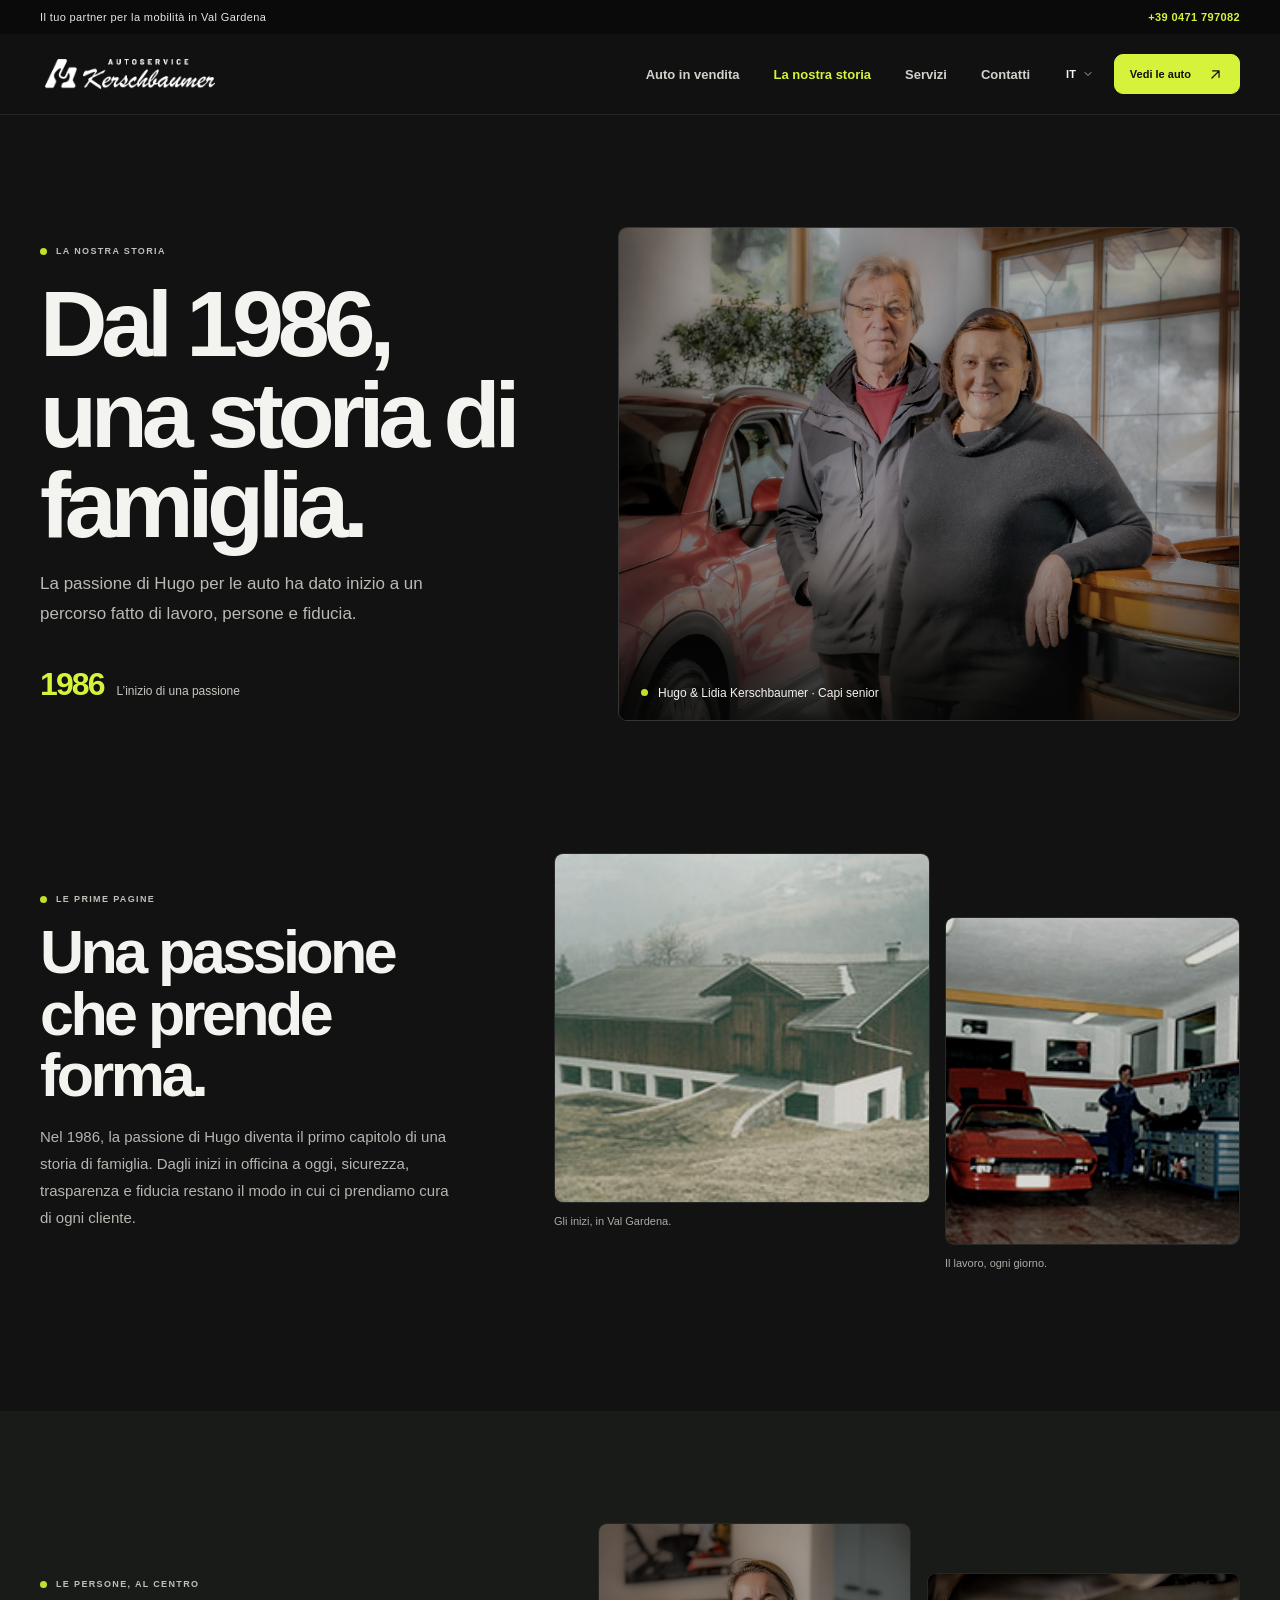
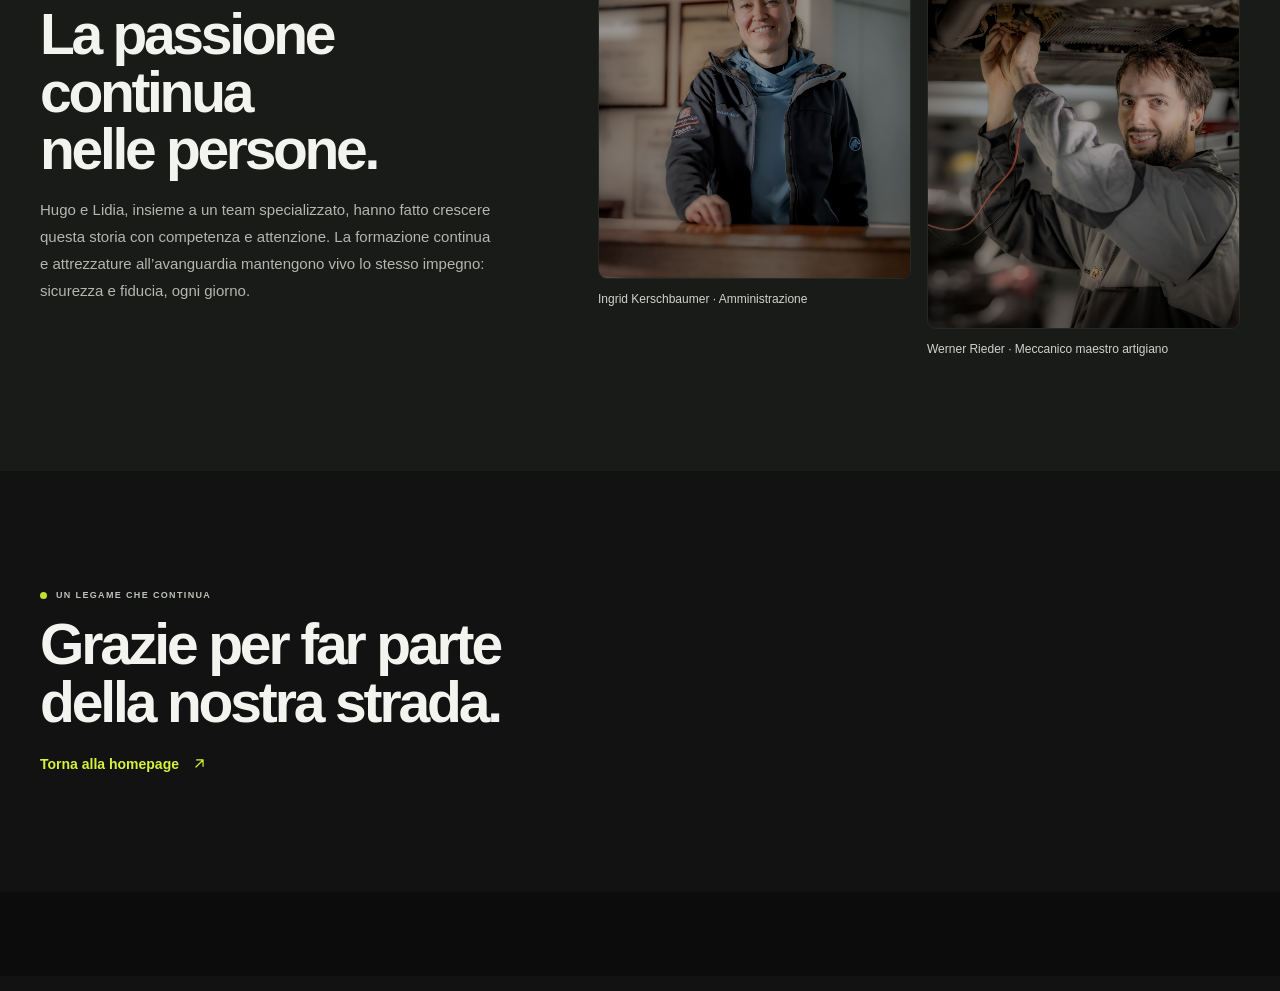
==== commit 38565a4e: "Autoservice_Versione_3" ====
--- a/history.html
+++ b/history.html
@@ -60,38 +60,54 @@
     </header>
 
     <main class="history-page">
-      <header class="history-heading shell">
-        <p class="eyebrow"><span class="eyebrow-dot"></span><span data-i18n="historyEyebrow">LA NOSTRA STORIA</span></p>
-        <h1 data-i18n="historyTitle">Una passione che<br />ci accompagna dal 1986.</h1>
-        <p data-i18n="historyIntro">Una storia di famiglia iniziata con Hugo e cresciuta attorno alle auto, alle persone e alla fiducia.</p>
+      <header class="history-lead shell">
+        <div class="history-lead-copy">
+          <p class="eyebrow"><span class="eyebrow-dot"></span><span data-i18n="historyEyebrow">LA NOSTRA STORIA</span></p>
+          <h1 data-i18n="historyTitle">Dal 1986,<br />una storia di famiglia.</h1>
+          <p data-i18n="historyIntro">La passione di Hugo per le auto ha dato inizio a un percorso fatto di lavoro, persone e fiducia.</p>
+          <div class="history-lead-year"><strong>1986</strong><span data-i18n="historyYearCaption">L’inizio di una passione</span></div>
+        </div>
+        <figure class="history-lead-image">
+          <img src="assets/story-hugo-lidia.jpg" alt="Hugo e Lidia Kerschbaumer" data-i18n-alt="historyFoundersAlt" fetchpriority="high" />
+          <figcaption><span class="eyebrow-dot"></span><span data-i18n="historyFoundersCaption">Hugo &amp; Lidia Kerschbaumer · Capi senior</span></figcaption>
+        </figure>
       </header>
 
-      <figure class="history-cover shell">
-        <img src="assets/story-family.jpg" alt="Un tecnico dell'officina al lavoro" data-i18n-alt="storyImageAlt" fetchpriority="high" />
-        <figcaption><span class="eyebrow-dot"></span><span data-i18n="historyPhotoCaption">Competenza costruita ogni giorno, insieme.</span></figcaption>
-      </figure>
-
-      <section class="history-story shell" aria-labelledby="family-story-title">
-        <div class="history-year"><span data-i18n="storySince">DAL</span><strong>1986</strong><span data-i18n="storyOrigin">una storia di famiglia</span></div>
-        <div class="history-copy">
-          <p class="eyebrow"><span class="eyebrow-dot"></span><span data-i18n="historyChapterOne">UNA PASSIONE TRAMANDATA</span></p>
-          <h2 id="family-story-title" data-i18n="historyChapterTitle">Da Hugo a oggi:<br />il valore di fare le cose bene.</h2>
-          <p data-i18n="historyChapterText">È da Hugo che nasce la passione di famiglia per le auto. Con il tempo è diventata un mestiere e un modo di accogliere ogni cliente: con cura, rispetto e parole chiare.</p>
+      <section class="history-archive shell" aria-labelledby="family-story-title">
+        <div class="history-archive-copy">
+          <p class="eyebrow"><span class="eyebrow-dot"></span><span data-i18n="historyChapterOne">LE PRIME PAGINE</span></p>
+          <h2 id="family-story-title" data-i18n="historyChapterTitle">Una passione<br />che prende forma.</h2>
+          <p data-i18n="historyChapterText">Nel 1986, la passione di Hugo diventa il primo capitolo di una storia di famiglia. Dagli inizi in officina a oggi, sicurezza, trasparenza e fiducia restano il modo in cui ci prendiamo cura di ogni cliente.</p>
+        </div>
+        <div class="history-archive-images">
+          <figure class="history-archive-image history-archive-building">
+            <img src="assets/story-first-garage.jpg" alt="La sede dell'officina nei primi anni" data-i18n-alt="historyGarageAlt" loading="lazy" />
+            <figcaption data-i18n="historyGarageCaption">Gli inizi, in Val Gardena.</figcaption>
+          </figure>
+          <figure class="history-archive-image history-archive-workshop">
+            <img src="assets/story-first-workshop.jpg" alt="Una delle prime officine della famiglia" data-i18n-alt="historyWorkshopAlt" loading="lazy" />
+            <figcaption data-i18n="historyWorkshopCaption">Il lavoro, ogni giorno.</figcaption>
+          </figure>
         </div>
       </section>
 
-      <section class="history-values" aria-labelledby="history-values-title">
-        <div class="shell history-values-inner">
+      <section class="history-people" aria-labelledby="history-values-title">
+        <div class="shell history-people-inner">
           <div class="history-values-copy">
-            <p class="eyebrow"><span class="eyebrow-dot"></span><span data-i18n="historyChapterTwo">CRESCERE, CON CURA</span></p>
-            <h2 id="history-values-title" data-i18n="historyValuesTitle">La stessa passione.<br />Competenze sempre nuove.</h2>
-            <p data-i18n="historyValuesText">Formazione continua e attrezzature moderne aiutano il nostro team specializzato a prendersi cura della tua auto. Sicurezza e fiducia restano al centro, ogni giorno.</p>
-            <a class="button button-lime" href="index.html#contatti"><span data-i18n="historyContactCta">Vieni a conoscerci</span><svg class="icon button-arrow" aria-hidden="true"><use href="#icon-arrow-up-right" /></svg></a>
+            <p class="eyebrow"><span class="eyebrow-dot"></span><span data-i18n="historyChapterTwo">LE PERSONE, AL CENTRO</span></p>
+            <h2 id="history-values-title" data-i18n="historyValuesTitle">La passione continua<br />nelle persone.</h2>
+            <p data-i18n="historyValuesText">Hugo e Lidia, insieme a un team specializzato, hanno fatto crescere questa storia con competenza e attenzione. La formazione continua e attrezzature all’avanguardia mantengono vivo lo stesso impegno: sicurezza e fiducia, ogni giorno.</p>
           </div>
-          <figure class="history-team-photo">
-            <img src="assets/story-workshop.jpg" alt="Una collaboratrice dell'azienda" data-i18n-alt="historyTeamImageAlt" loading="lazy" />
-            <figcaption data-i18n="historyTeamCaption">Le persone sono il cuore del nostro lavoro.</figcaption>
-          </figure>
+          <div class="history-team-grid">
+            <figure class="history-team-photo">
+              <img src="assets/story-ingrid.jpg" alt="Ingrid Kerschbaumer, amministrazione" data-i18n-alt="historyIngridAlt" loading="lazy" />
+              <figcaption data-i18n="historyIngridCaption">Ingrid Kerschbaumer · Amministrazione</figcaption>
+            </figure>
+            <figure class="history-team-photo">
+              <img src="assets/story-werner.jpg" alt="Werner Rieder, meccanico maestro artigiano" data-i18n-alt="historyWernerAlt" loading="lazy" />
+              <figcaption data-i18n="historyWernerCaption">Werner Rieder · Meccanico maestro artigiano</figcaption>
+            </figure>
+          </div>
         </div>
       </section>
 
--- a/styles.css
+++ b/styles.css
@@ -1477,6 +1477,155 @@
   }
 }
 
+.intro-scroll-space {
+  display: none;
+  height: 100vh;
+  height: 100svh;
+}
+
+.site-intro[hidden] {
+  display: none;
+}
+
+.intro-active {
+  overscroll-behavior-y: contain;
+}
+
+.intro-active .intro-scroll-space {
+  display: block;
+}
+
+.site-intro {
+  --intro-progress: 0;
+  --intro-opacity: 1;
+  --intro-hint-opacity: 1;
+  position: fixed;
+  z-index: 100;
+  inset: 0;
+  display: grid;
+  overflow: hidden;
+  place-items: center;
+  background: #090a09;
+  opacity: var(--intro-opacity);
+  pointer-events: auto;
+  will-change: opacity;
+}
+
+.intro-stage {
+  position: relative;
+  display: grid;
+  width: 100%;
+  height: 100%;
+  place-items: center;
+}
+
+.intro-logo-window {
+  position: relative;
+  width: min(76vw, 920px);
+  height: min(38vw, 460px);
+  overflow: hidden;
+  transform: scale(calc(.68 + var(--intro-progress) * 9));
+  transform-origin: center;
+  will-change: transform;
+}
+
+.intro-logo {
+  position: absolute;
+  top: -50%;
+  left: 0;
+  width: 100%;
+  height: 200%;
+  max-width: none;
+  object-fit: contain;
+  filter: brightness(0) saturate(100%) invert(87%) sepia(82%) saturate(700%) hue-rotate(17deg) brightness(108%) contrast(98%);
+}
+
+.intro-instruction {
+  position: absolute;
+  bottom: clamp(46px, 8vh, 86px);
+  left: 50%;
+  display: flex;
+  align-items: center;
+  flex-direction: column;
+  gap: 12px;
+  color: var(--lime);
+  font-size: 11px;
+  font-weight: 650;
+  letter-spacing: .12em;
+  opacity: var(--intro-hint-opacity);
+  text-transform: uppercase;
+  transform: translateX(-50%);
+  white-space: nowrap;
+}
+
+.intro-scroll-cue {
+  display: grid;
+  width: 38px;
+  height: 38px;
+  place-items: center;
+  border: 1px solid rgb(215 242 59 / 45%);
+  border-radius: 50%;
+  animation: intro-cue 1.8s ease-in-out infinite;
+}
+
+.intro-scroll-cue .icon {
+  width: 17px;
+  height: 17px;
+}
+
+.intro-skip {
+  position: absolute;
+  right: clamp(20px, 4vw, 56px);
+  bottom: clamp(23px, 4vh, 42px);
+  padding: 8px 0;
+  border: 0;
+  background: transparent;
+  color: #a9ada5;
+  cursor: pointer;
+  font-size: 11px;
+  text-decoration: underline;
+  text-decoration-color: transparent;
+  text-underline-offset: 4px;
+  transition: color .2s ease, text-decoration-color .2s ease;
+}
+
+.intro-skip:hover {
+  color: var(--lime);
+  text-decoration-color: currentColor;
+}
+
+@keyframes intro-cue {
+  0%,
+  100% {
+    transform: translateY(0);
+  }
+
+  50% {
+    transform: translateY(5px);
+  }
+}
+
+@media (max-width: 680px) {
+  .intro-logo-window {
+    width: 88vw;
+    height: 44vw;
+    transform: scale(calc(.72 + var(--intro-progress) * 8));
+  }
+
+  .intro-instruction {
+    bottom: 80px;
+    font-size: 10px;
+  }
+}
+
+@media (prefers-reduced-motion: reduce) {
+  .intro-scroll-space,
+  .site-intro,
+  .intro-active .intro-scroll-space {
+    display: none !important;
+  }
+}
+
 body {
   color-scheme: dark;
   background: #111211;
@@ -2564,3 +2713,476 @@
     border-radius: var(--radius) var(--radius) 0 0;
   }
 }
+
+.history-page {
+  padding-bottom: 1px;
+}
+
+.history-lead {
+  display: grid;
+  grid-template-columns: .88fr 1.12fr;
+  align-items: center;
+  gap: clamp(36px, 7vw, 96px);
+  padding-block: clamp(66px, 9vw, 112px) clamp(70px, 9vw, 110px);
+}
+
+.history-lead-copy h1 {
+  max-width: 630px;
+  margin: 20px 0 19px;
+  font-size: clamp(56px, 7.3vw, 94px);
+  font-weight: 650;
+  letter-spacing: -.067em;
+  line-height: .97;
+  white-space: pre-line;
+}
+
+.history-lead-copy > p:not(.eyebrow) {
+  max-width: 450px;
+  margin: 0;
+  color: #b7bbb3;
+  font-size: 17px;
+  line-height: 1.75;
+}
+
+.history-lead-year {
+  display: flex;
+  align-items: baseline;
+  gap: 13px;
+  margin-top: 37px;
+}
+
+.history-lead-year strong {
+  color: var(--lime);
+  font-size: 32px;
+  font-weight: 650;
+  letter-spacing: -.06em;
+}
+
+.history-lead-year span {
+  color: #c5c9c1;
+  font-size: 12px;
+}
+
+.history-lead-image {
+  position: relative;
+  min-width: 0;
+  margin: 0;
+  overflow: hidden;
+  border: 1px solid #343733;
+  border-radius: var(--radius);
+  background: #1b1d1b;
+}
+
+.history-lead-image::after {
+  position: absolute;
+  background: linear-gradient(0deg, rgb(7 8 7 / 78%), transparent 35%);
+  content: "";
+  inset: 0;
+  pointer-events: none;
+}
+
+.history-lead-image img {
+  width: 100%;
+  aspect-ratio: 1.26;
+  object-fit: cover;
+  object-position: center 39%;
+  filter: grayscale(.35) brightness(.82) contrast(1.05);
+  transition: filter .4s ease, transform .7s ease;
+}
+
+.history-lead-image:hover img {
+  filter: grayscale(.1) brightness(.88) contrast(1.02);
+  transform: scale(1.025);
+}
+
+.history-lead-image figcaption {
+  position: absolute;
+  z-index: 1;
+  right: 22px;
+  bottom: 20px;
+  left: 22px;
+  display: flex;
+  align-items: center;
+  gap: 10px;
+  color: #f3f4ef;
+  font-size: 12px;
+}
+
+.history-archive {
+  display: grid;
+  grid-template-columns: .75fr 1.25fr;
+  align-items: center;
+  gap: clamp(40px, 8vw, 112px);
+  padding-block: 22px clamp(88px, 11vw, 140px);
+}
+
+.history-archive-copy h2,
+.history-values-copy h2 {
+  max-width: 500px;
+  margin: 15px 0 17px;
+  font-size: clamp(38px, 5vw, 61px);
+  font-weight: 640;
+  letter-spacing: -.058em;
+  line-height: 1.01;
+  white-space: pre-line;
+}
+
+.history-archive-copy > p:last-child,
+.history-values-copy > p:not(.eyebrow) {
+  max-width: 510px;
+  margin: 0;
+  color: #b3b7af;
+  font-size: 15px;
+  line-height: 1.8;
+}
+
+.history-archive-images {
+  display: grid;
+  grid-template-columns: 1.12fr .88fr;
+  align-items: end;
+  gap: 15px;
+}
+
+.history-archive-image {
+  min-width: 0;
+  margin: 0;
+}
+
+.history-archive-building {
+  padding-bottom: 42px;
+}
+
+.history-archive-image img {
+  width: 100%;
+  height: 100%;
+  max-height: 350px;
+  object-fit: cover;
+  border: 1px solid #373a35;
+  border-radius: var(--radius);
+  filter: grayscale(.45) brightness(.82) contrast(1.08);
+  transition: filter .4s ease;
+}
+
+.history-archive-image:hover img {
+  filter: grayscale(.12) brightness(.9) contrast(1.04);
+}
+
+.history-archive-building img {
+  aspect-ratio: .89;
+}
+
+.history-archive-workshop img {
+  aspect-ratio: .9;
+}
+
+.history-archive-image figcaption {
+  margin-top: 10px;
+  color: #a9ada5;
+  font-size: 11px;
+  line-height: 1.5;
+}
+
+.history-people {
+  background: #191b19;
+}
+
+.history-people-inner {
+  display: grid;
+  grid-template-columns: .83fr 1.17fr;
+  align-items: center;
+  gap: clamp(40px, 8vw, 110px);
+  padding-block: clamp(68px, 9vw, 112px);
+}
+
+.history-people .history-values-copy h2 {
+  font-size: clamp(38px, 4.8vw, 57px);
+}
+
+.history-team-grid {
+  display: grid;
+  grid-template-columns: 1fr 1fr;
+  align-items: start;
+  gap: 16px;
+}
+
+.history-team-photo {
+  min-width: 0;
+  margin: 0;
+}
+
+.history-team-photo:nth-child(2) {
+  margin-top: 50px;
+}
+
+.history-team-photo img {
+  width: 100%;
+  aspect-ratio: .88;
+  object-fit: cover;
+  object-position: center 38%;
+  border: 1px solid #373a35;
+  border-radius: var(--radius);
+  filter: grayscale(.45) brightness(.8) contrast(1.08);
+  transition: filter .4s ease, transform .4s ease;
+}
+
+.history-team-photo:hover img {
+  filter: grayscale(.15) brightness(.88) contrast(1.04);
+  transform: translateY(-3px);
+}
+
+.history-team-photo figcaption {
+  margin-top: 11px;
+  color: #d0d3cc;
+  font-size: 12px;
+  line-height: 1.55;
+}
+
+.history-end {
+  padding-block: clamp(70px, 10vw, 118px);
+}
+
+@media (max-width: 860px) {
+  .history-lead {
+    grid-template-columns: .9fr 1.1fr;
+    gap: 32px;
+  }
+
+  .history-archive {
+    grid-template-columns: .82fr 1.18fr;
+    gap: 34px;
+  }
+
+  .history-people-inner {
+    grid-template-columns: .85fr 1.15fr;
+    gap: 34px;
+  }
+}
+
+@media (max-width: 680px) {
+  .history-lead {
+    grid-template-columns: 1fr;
+    gap: 29px;
+    padding-block: 50px 58px;
+  }
+
+  .history-lead-copy h1 {
+    margin-block: 18px 14px;
+    font-size: clamp(47px, 11vw, 66px);
+  }
+
+  .history-lead-copy > p:not(.eyebrow) {
+    font-size: 15px;
+  }
+
+  .history-lead-year {
+    margin-top: 22px;
+  }
+
+  .history-lead-image img {
+    aspect-ratio: 1.12;
+    object-position: center 36%;
+  }
+
+  .history-lead-image figcaption {
+    right: 15px;
+    bottom: 15px;
+    left: 15px;
+    font-size: 11px;
+  }
+
+  .history-archive {
+    grid-template-columns: 1fr;
+    gap: 28px;
+    padding-block: 12px 64px;
+  }
+
+  .history-archive-copy h2,
+  .history-values-copy h2 {
+    font-size: clamp(36px, 9vw, 48px);
+  }
+
+  .history-archive-copy > p:last-child,
+  .history-values-copy > p:not(.eyebrow) {
+    font-size: 14px;
+  }
+
+  .history-archive-images {
+    gap: 10px;
+  }
+
+  .history-archive-building {
+    padding-bottom: 25px;
+  }
+
+  .history-archive-image figcaption {
+    font-size: 10px;
+  }
+
+  .history-people-inner {
+    grid-template-columns: 1fr;
+    gap: 30px;
+    padding-block: 55px;
+  }
+
+  .history-team-grid {
+    gap: 11px;
+  }
+
+  .history-team-photo:nth-child(2) {
+    margin-top: 28px;
+  }
+
+  .history-team-photo figcaption {
+    margin-top: 8px;
+    font-size: 10px;
+  }
+
+  .history-end {
+    padding-block: 56px;
+  }
+}
+
+.motion-item {
+  --motion-delay: 0ms;
+  transition:
+    opacity .75s cubic-bezier(.2, .7, .2, 1) var(--motion-delay),
+    transform .85s cubic-bezier(.2, .7, .2, 1) var(--motion-delay),
+    clip-path .9s cubic-bezier(.2, .7, .2, 1) var(--motion-delay);
+  will-change: opacity, transform;
+}
+
+.motion-enabled .motion-rise:not(.is-visible) {
+  opacity: 0;
+  transform: translate3d(0, 32px, 0);
+}
+
+.motion-enabled .motion-reveal:not(.is-visible) {
+  opacity: 0;
+  clip-path: inset(0 0 18% 0 round var(--radius));
+  transform: translate3d(0, 22px, 0);
+}
+
+.motion-enabled .motion-item.is-visible {
+  opacity: 1;
+  transform: translate3d(0, 0, 0);
+}
+
+.motion-enabled .motion-reveal.is-visible {
+  clip-path: inset(0 0 0 0 round var(--radius));
+}
+
+.motion-enabled .hero-image {
+  animation: hero-image-arrive 1.6s cubic-bezier(.2, .7, .2, 1) both;
+}
+
+.motion-enabled .history-lead-image img,
+.motion-enabled .history-archive-image img,
+.motion-enabled .history-team-photo img,
+.motion-enabled .inventory-image-wrap img {
+  transform: scale(1.025);
+  transition: transform 1.1s cubic-bezier(.2, .7, .2, 1), filter .45s ease;
+}
+
+.motion-enabled .history-lead-image.is-visible img,
+.motion-enabled .history-archive-image.is-visible img,
+.motion-enabled .history-team-photo.is-visible img,
+.motion-enabled .inventory-card.is-visible .inventory-image-wrap img {
+  transform: scale(1);
+}
+
+.motion-enabled .history-lead-image:hover img,
+.motion-enabled .history-archive-image:hover img,
+.motion-enabled .history-team-photo:hover img,
+.motion-enabled .inventory-card:hover .inventory-image-wrap img {
+  transform: scale(1.035);
+}
+
+.hero-caption .eyebrow-dot {
+  animation: lime-breathe 2.8s ease-in-out infinite;
+}
+
+@supports (animation-timeline: scroll()) {
+  .site-header::after {
+    position: absolute;
+    right: 0;
+    bottom: -1px;
+    left: 0;
+    height: 2px;
+    background: var(--lime);
+    content: "";
+    transform: scaleX(0);
+    transform-origin: left center;
+    animation: page-progress linear both;
+    animation-timeline: scroll(root block);
+  }
+
+  @keyframes page-progress {
+    to {
+      transform: scaleX(1);
+    }
+  }
+}
+
+@supports (animation-timeline: view()) and (translate: 0 1px) {
+  .history-lead-image img,
+  .history-archive-image img,
+  .history-team-photo img,
+  .inventory-image-wrap img,
+  .service-feature > img {
+    animation: image-drift linear both;
+    animation-timeline: view();
+    animation-range: entry 0% exit 100%;
+  }
+
+  @keyframes image-drift {
+    from {
+      translate: 0 12px;
+    }
+
+    to {
+      translate: 0 -12px;
+    }
+  }
+}
+
+@keyframes hero-image-arrive {
+  from {
+    transform: scale(1.08);
+  }
+
+  to {
+    transform: scale(1.015);
+  }
+}
+
+@keyframes lime-breathe {
+  0%,
+  100% {
+    box-shadow: 0 0 0 0 rgb(215 242 59 / 0%);
+  }
+
+  50% {
+    box-shadow: 0 0 0 6px rgb(215 242 59 / 12%);
+  }
+}
+
+@media (prefers-reduced-motion: reduce) {
+  .motion-item,
+  .motion-enabled .motion-item,
+  .motion-enabled .hero-image,
+  .hero-caption .eyebrow-dot,
+  .site-header::after,
+  .history-lead-image img,
+  .history-archive-image img,
+  .history-team-photo img,
+  .inventory-image-wrap img,
+  .service-feature > img {
+    animation: none !important;
+    clip-path: none !important;
+    opacity: 1 !important;
+    transform: none !important;
+    translate: none !important;
+    transition: none !important;
+    will-change: auto;
+  }
+}
